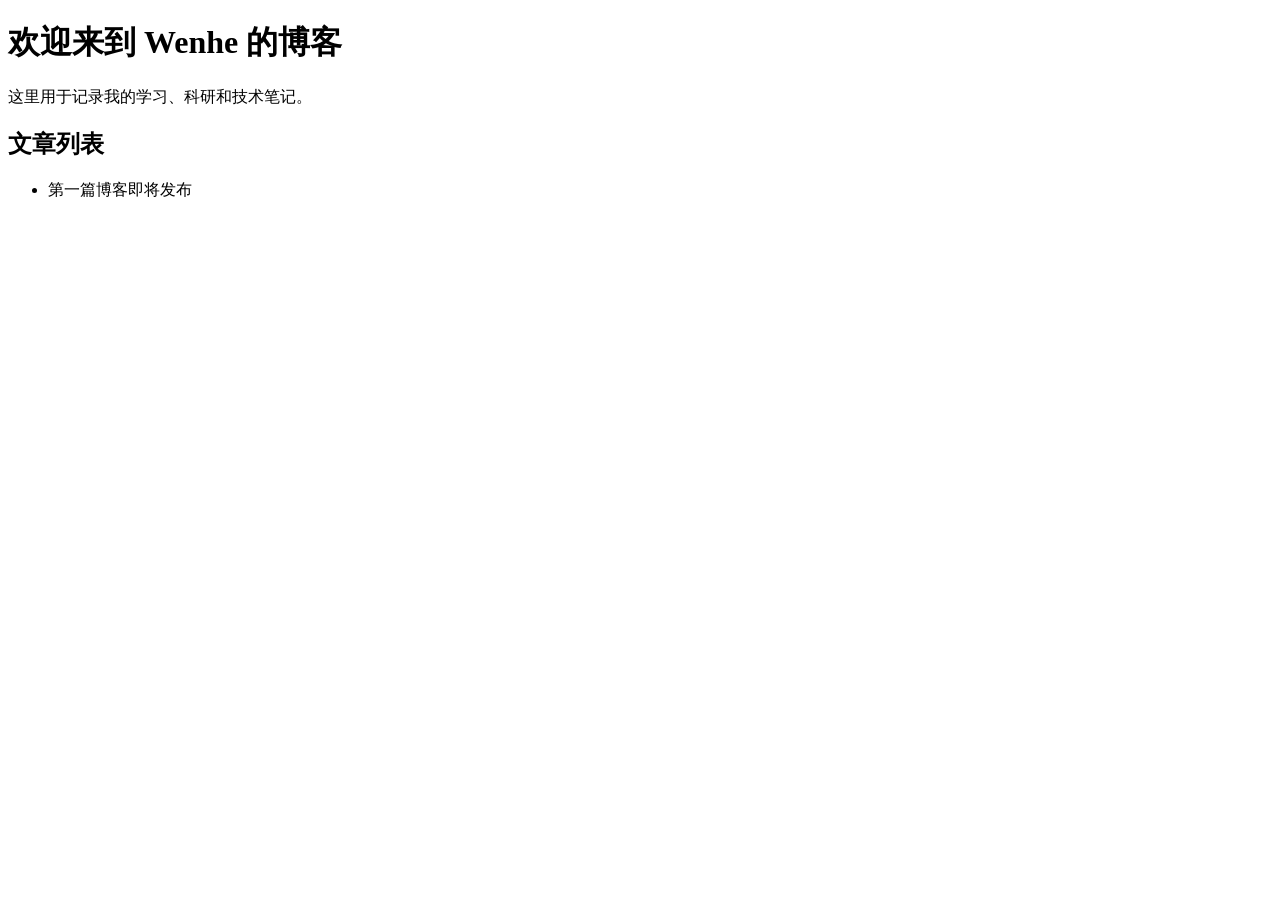
==== index.html @ e8e6d21b "Add initial HTML structure for Wenhe's blog" ====
<!DOCTYPE html>
<html lang="zh-CN">
<head>
    <meta charset="UTF-8">
    <meta name="viewport" content="width=device-width, initial-scale=1.0">
    <title>Wenhe 的博客</title>
</head>
<body>
    <h1>欢迎来到 Wenhe 的博客</h1>
    <p>这里用于记录我的学习、科研和技术笔记。</p>

    <h2>文章列表</h2>
    <ul>
        <li>第一篇博客即将发布</li>
    </ul>
</body>
</html>
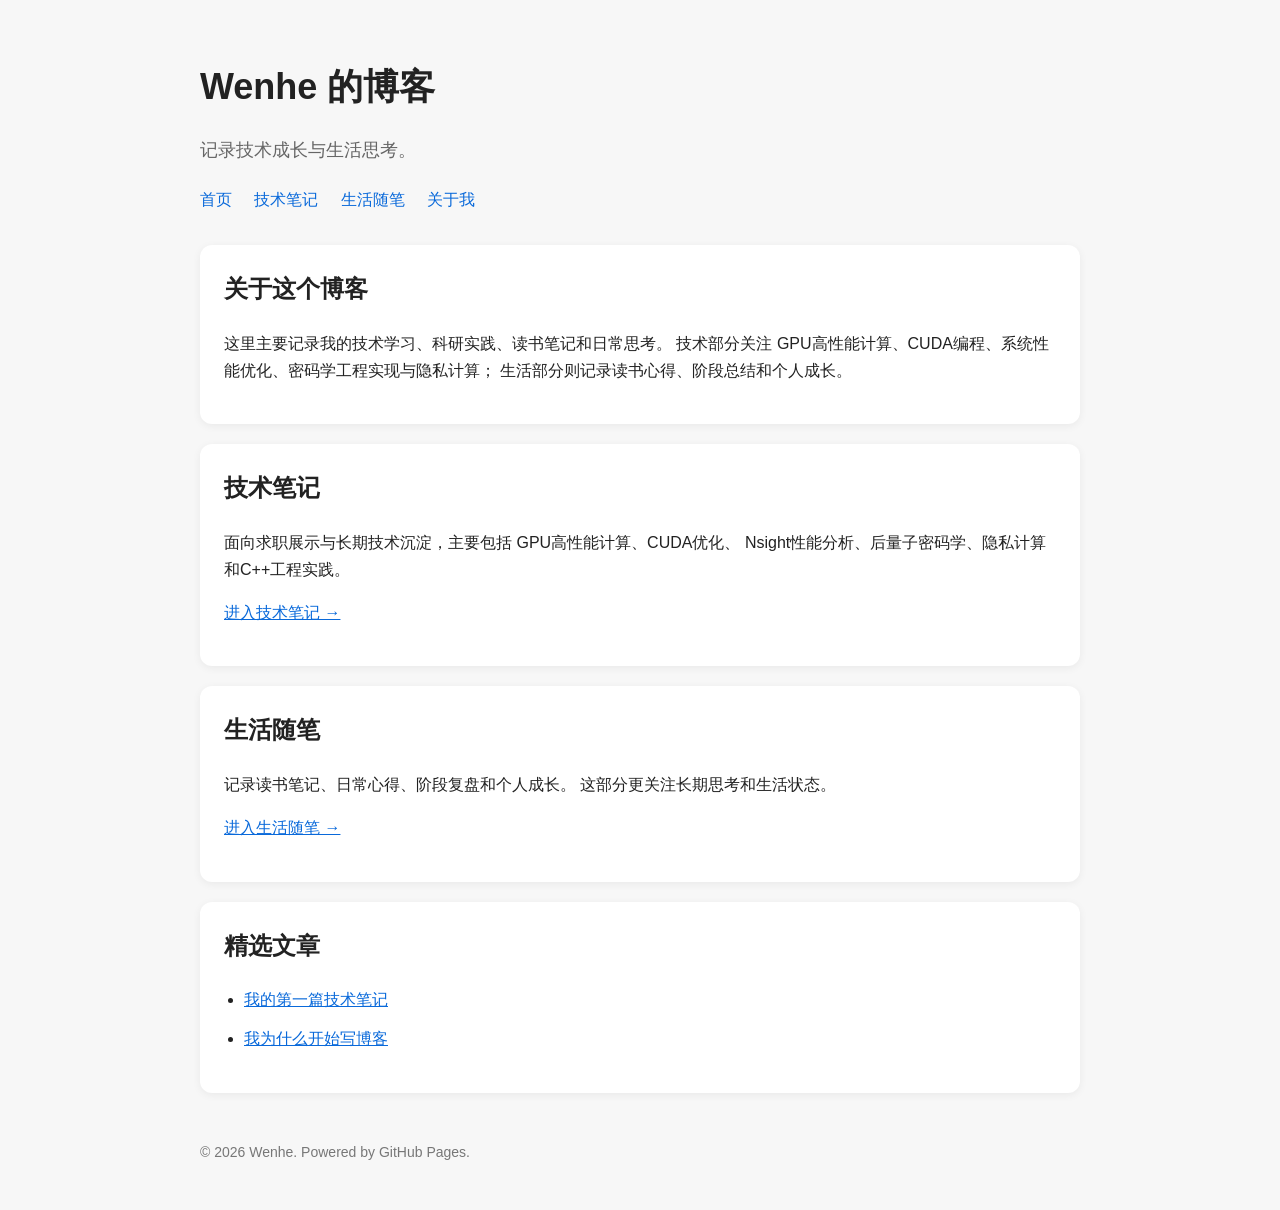
==== commit 8298954a: "Update index.html" ====
--- a/index.html
+++ b/index.html
@@ -4,14 +4,70 @@
     <meta charset="UTF-8">
     <meta name="viewport" content="width=device-width, initial-scale=1.0">
     <title>Wenhe 的博客</title>
+    <link rel="stylesheet" href="/assets/css/style.css">
 </head>
 <body>
-    <h1>欢迎来到 Wenhe 的博客</h1>
-    <p>这里用于记录我的学习、科研和技术笔记。</p>
+    <div class="container">
+        <header>
+            <h1 class="site-title">Wenhe 的博客</h1>
+            <p class="subtitle">记录技术成长与生活思考。</p>
 
-    <h2>文章列表</h2>
-    <ul>
-        <li>第一篇博客即将发布</li>
-    </ul>
+            <nav>
+                <a href="/">首页</a>
+                <a href="/tech.html">技术笔记</a>
+                <a href="/life.html">生活随笔</a>
+                <a href="/about.html">关于我</a>
+            </nav>
+        </header>
+
+        <main>
+            <section class="card">
+                <h2>关于这个博客</h2>
+                <p>
+                    这里主要记录我的技术学习、科研实践、读书笔记和日常思考。
+                    技术部分关注 GPU高性能计算、CUDA编程、系统性能优化、密码学工程实现与隐私计算；
+                    生活部分则记录读书心得、阶段总结和个人成长。
+                </p>
+            </section>
+
+            <section class="card">
+                <h2>技术笔记</h2>
+                <p>
+                    面向求职展示与长期技术沉淀，主要包括 GPU高性能计算、CUDA优化、
+                    Nsight性能分析、后量子密码学、隐私计算和C++工程实践。
+                </p>
+                <p><a href="/tech.html">进入技术笔记 →</a></p>
+            </section>
+
+            <section class="card">
+                <h2>生活随笔</h2>
+                <p>
+                    记录读书笔记、日常心得、阶段复盘和个人成长。
+                    这部分更关注长期思考和生活状态。
+                </p>
+                <p><a href="/life.html">进入生活随笔 →</a></p>
+            </section>
+
+            <section class="card">
+                <h2>精选文章</h2>
+                <ul class="article-list">
+                    <li>
+                        <a href="/posts/tech/2026-05-28-first-tech-note.html">
+                            我的第一篇技术笔记
+                        </a>
+                    </li>
+                    <li>
+                        <a href="/posts/life/2026-05-28-first-life-note.html">
+                            我为什么开始写博客
+                        </a>
+                    </li>
+                </ul>
+            </section>
+        </main>
+
+        <footer>
+            <p>© 2026 Wenhe. Powered by GitHub Pages.</p>
+        </footer>
+    </div>
 </body>
 </html>
--- a/assets/css/style.css
+++ b/assets/css/style.css
@@ -0,0 +1,71 @@
+body {
+    margin: 0;
+    font-family: -apple-system, BlinkMacSystemFont, "Segoe UI", "Microsoft YaHei", sans-serif;
+    line-height: 1.7;
+    color: #222;
+    background: #f7f7f7;
+}
+
+.container {
+    max-width: 880px;
+    margin: 0 auto;
+    padding: 32px 20px;
+}
+
+header {
+    margin-bottom: 32px;
+}
+
+.site-title {
+    font-size: 36px;
+    margin-bottom: 8px;
+}
+
+.subtitle {
+    color: #666;
+    font-size: 18px;
+}
+
+nav {
+    margin-top: 20px;
+}
+
+nav a {
+    margin-right: 18px;
+    color: #0969da;
+    text-decoration: none;
+}
+
+nav a:hover {
+    text-decoration: underline;
+}
+
+.card {
+    background: white;
+    border-radius: 12px;
+    padding: 24px;
+    margin-bottom: 20px;
+    box-shadow: 0 2px 8px rgba(0, 0, 0, 0.06);
+}
+
+.card h2 {
+    margin-top: 0;
+}
+
+.article-list {
+    padding-left: 20px;
+}
+
+.article-list li {
+    margin-bottom: 12px;
+}
+
+a {
+    color: #0969da;
+}
+
+footer {
+    margin-top: 48px;
+    color: #777;
+    font-size: 14px;
+}
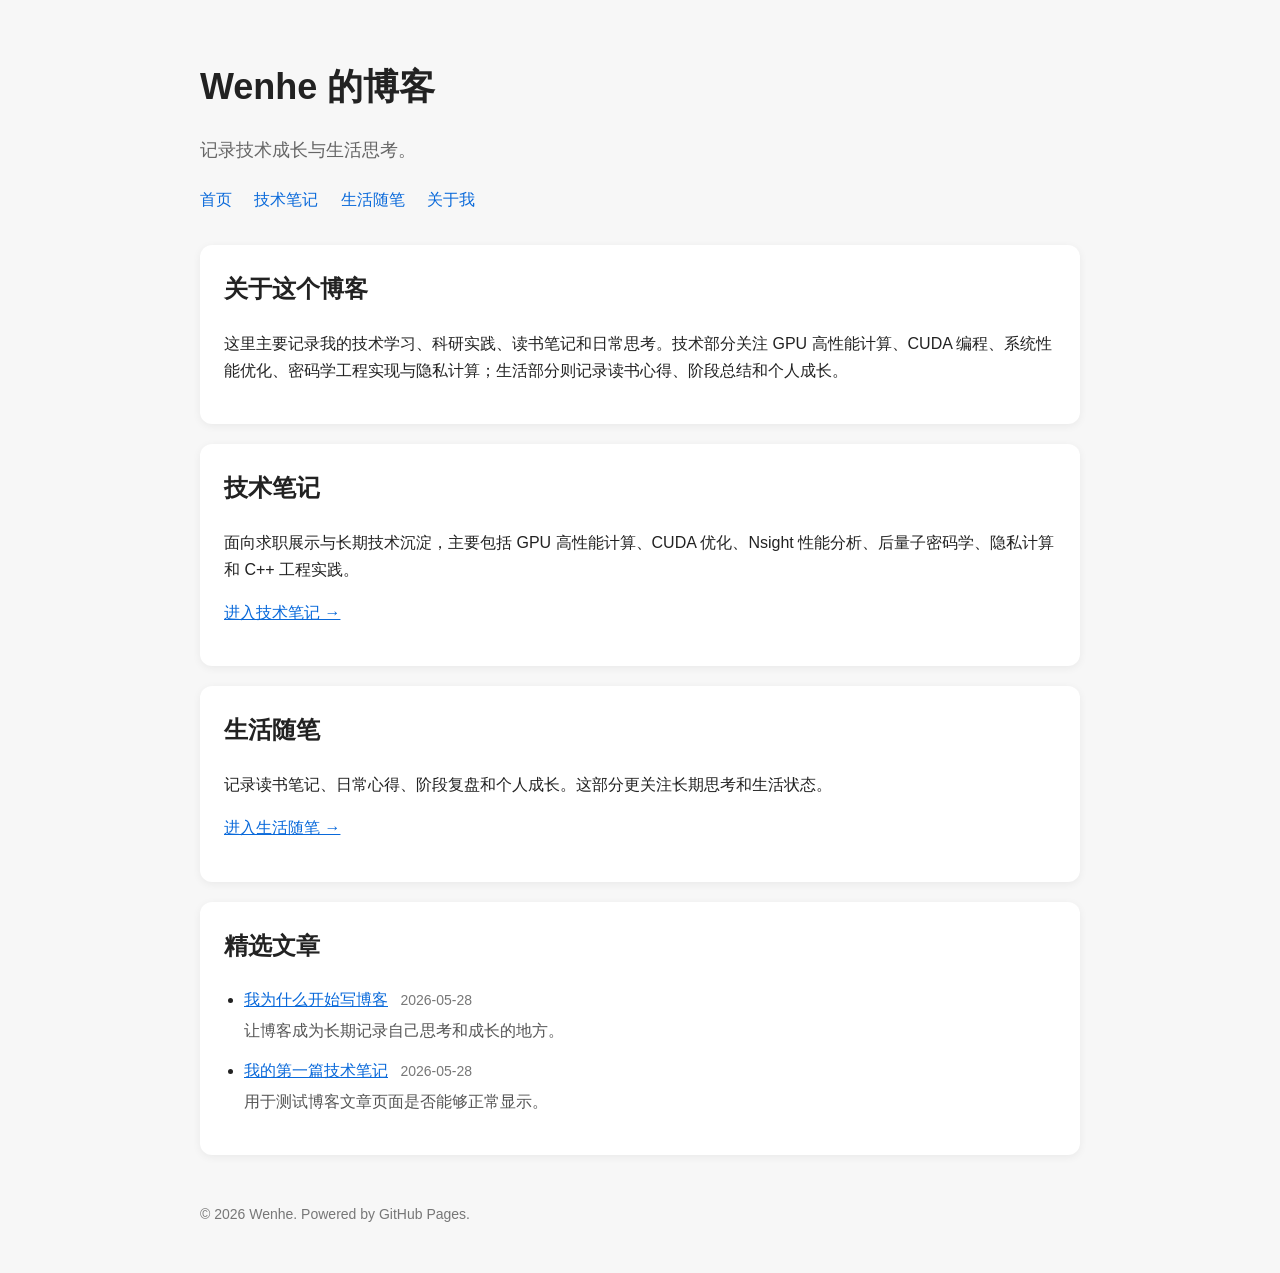
==== commit a50a969f: "build blog structure" ====
--- a/index.html
+++ b/index.html
@@ -4,6 +4,7 @@
     <meta charset="UTF-8">
     <meta name="viewport" content="width=device-width, initial-scale=1.0">
     <title>Wenhe 的博客</title>
+    <meta name="description" content="记录技术学习、科研实践、读书笔记和日常思考。">
     <link rel="stylesheet" href="/assets/css/style.css">
 </head>
 <body>
@@ -21,48 +22,39 @@
         </header>
 
         <main>
-            <section class="card">
-                <h2>关于这个博客</h2>
-                <p>
-                    这里主要记录我的技术学习、科研实践、读书笔记和日常思考。
-                    技术部分关注 GPU高性能计算、CUDA编程、系统性能优化、密码学工程实现与隐私计算；
-                    生活部分则记录读书心得、阶段总结和个人成长。
-                </p>
-            </section>
+<section class="card">
+<h2>关于这个博客</h2>
+<p>这里主要记录我的技术学习、科研实践、读书笔记和日常思考。技术部分关注 GPU 高性能计算、CUDA 编程、系统性能优化、密码学工程实现与隐私计算；生活部分则记录读书心得、阶段总结和个人成长。</p>
+</section>
 
-            <section class="card">
-                <h2>技术笔记</h2>
-                <p>
-                    面向求职展示与长期技术沉淀，主要包括 GPU高性能计算、CUDA优化、
-                    Nsight性能分析、后量子密码学、隐私计算和C++工程实践。
-                </p>
-                <p><a href="/tech.html">进入技术笔记 →</a></p>
-            </section>
+<section class="card">
+<h2>技术笔记</h2>
+<p>面向求职展示与长期技术沉淀，主要包括 GPU 高性能计算、CUDA 优化、Nsight 性能分析、后量子密码学、隐私计算和 C++ 工程实践。</p>
+<p><a href="/tech.html">进入技术笔记 →</a></p>
+</section>
 
-            <section class="card">
-                <h2>生活随笔</h2>
-                <p>
-                    记录读书笔记、日常心得、阶段复盘和个人成长。
-                    这部分更关注长期思考和生活状态。
-                </p>
-                <p><a href="/life.html">进入生活随笔 →</a></p>
-            </section>
+<section class="card">
+<h2>生活随笔</h2>
+<p>记录读书笔记、日常心得、阶段复盘和个人成长。这部分更关注长期思考和生活状态。</p>
+<p><a href="/life.html">进入生活随笔 →</a></p>
+</section>
 
-            <section class="card">
-                <h2>精选文章</h2>
-                <ul class="article-list">
-                    <li>
-                        <a href="/posts/tech/2026-05-28-first-tech-note.html">
-                            我的第一篇技术笔记
-                        </a>
-                    </li>
-                    <li>
-                        <a href="/posts/life/2026-05-28-first-life-note.html">
-                            我为什么开始写博客
-                        </a>
-                    </li>
-                </ul>
-            </section>
+<section class="card">
+    <h2>精选文章</h2>
+    <ul class="article-list">
+        <li>
+            <a href="/posts/life/2026-05-28-first-life-note.html">我为什么开始写博客</a>
+            <span class="article-date">2026-05-28</span>
+            <p class="article-summary">让博客成为长期记录自己思考和成长的地方。</p>
+        </li>
+        <li>
+            <a href="/posts/tech/2026-05-28-first-tech-note.html">我的第一篇技术笔记</a>
+            <span class="article-date">2026-05-28</span>
+            <p class="article-summary">用于测试博客文章页面是否能够正常显示。</p>
+        </li>
+    </ul>
+</section>
+
         </main>
 
         <footer>
--- a/assets/css/style.css
+++ b/assets/css/style.css
@@ -60,6 +60,21 @@
     margin-bottom: 12px;
 }
 
+.article-date,
+.post-meta {
+    color: #777;
+    font-size: 14px;
+}
+
+.article-date {
+    margin-left: 8px;
+}
+
+.article-summary {
+    margin: 4px 0 0;
+    color: #555;
+}
+
 a {
     color: #0969da;
 }
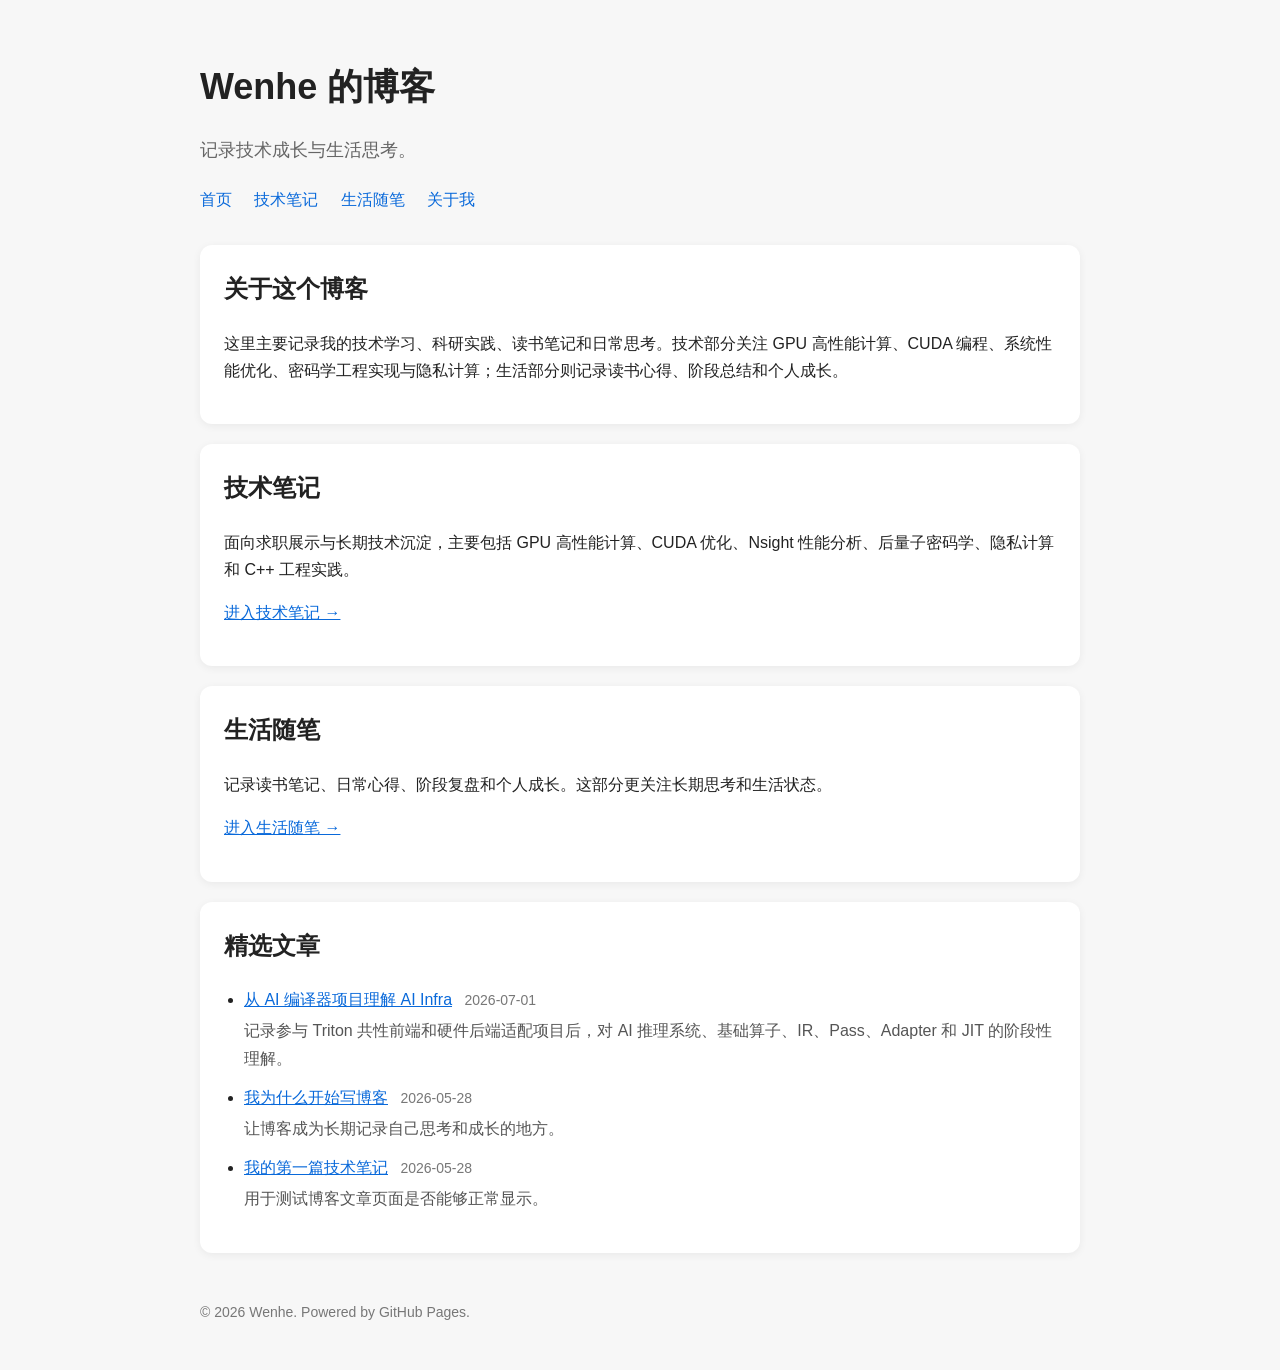
==== commit 2d90dd52: "Add AI infra compiler note" ====
--- a/index.html
+++ b/index.html
@@ -43,6 +43,11 @@
     <h2>精选文章</h2>
     <ul class="article-list">
         <li>
+            <a href="/posts/tech/2026-07-01-ai-infra-compiler-triton.html">从 AI 编译器项目理解 AI Infra</a>
+            <span class="article-date">2026-07-01</span>
+            <p class="article-summary">记录参与 Triton 共性前端和硬件后端适配项目后，对 AI 推理系统、基础算子、IR、Pass、Adapter 和 JIT 的阶段性理解。</p>
+        </li>
+        <li>
             <a href="/posts/life/2026-05-28-first-life-note.html">我为什么开始写博客</a>
             <span class="article-date">2026-05-28</span>
             <p class="article-summary">让博客成为长期记录自己思考和成长的地方。</p>
--- a/assets/css/style.css
+++ b/assets/css/style.css
@@ -79,6 +79,29 @@
     color: #0969da;
 }
 
+code {
+    background: #eef2f7;
+    border-radius: 4px;
+    font-family: "SFMono-Regular", Consolas, "Liberation Mono", monospace;
+    font-size: 0.95em;
+    padding: 2px 5px;
+}
+
+pre {
+    background: #f1f5f9;
+    border-radius: 8px;
+    line-height: 1.5;
+    overflow-x: auto;
+    padding: 16px;
+}
+
+pre code {
+    background: transparent;
+    border-radius: 0;
+    display: block;
+    padding: 0;
+}
+
 footer {
     margin-top: 48px;
     color: #777;
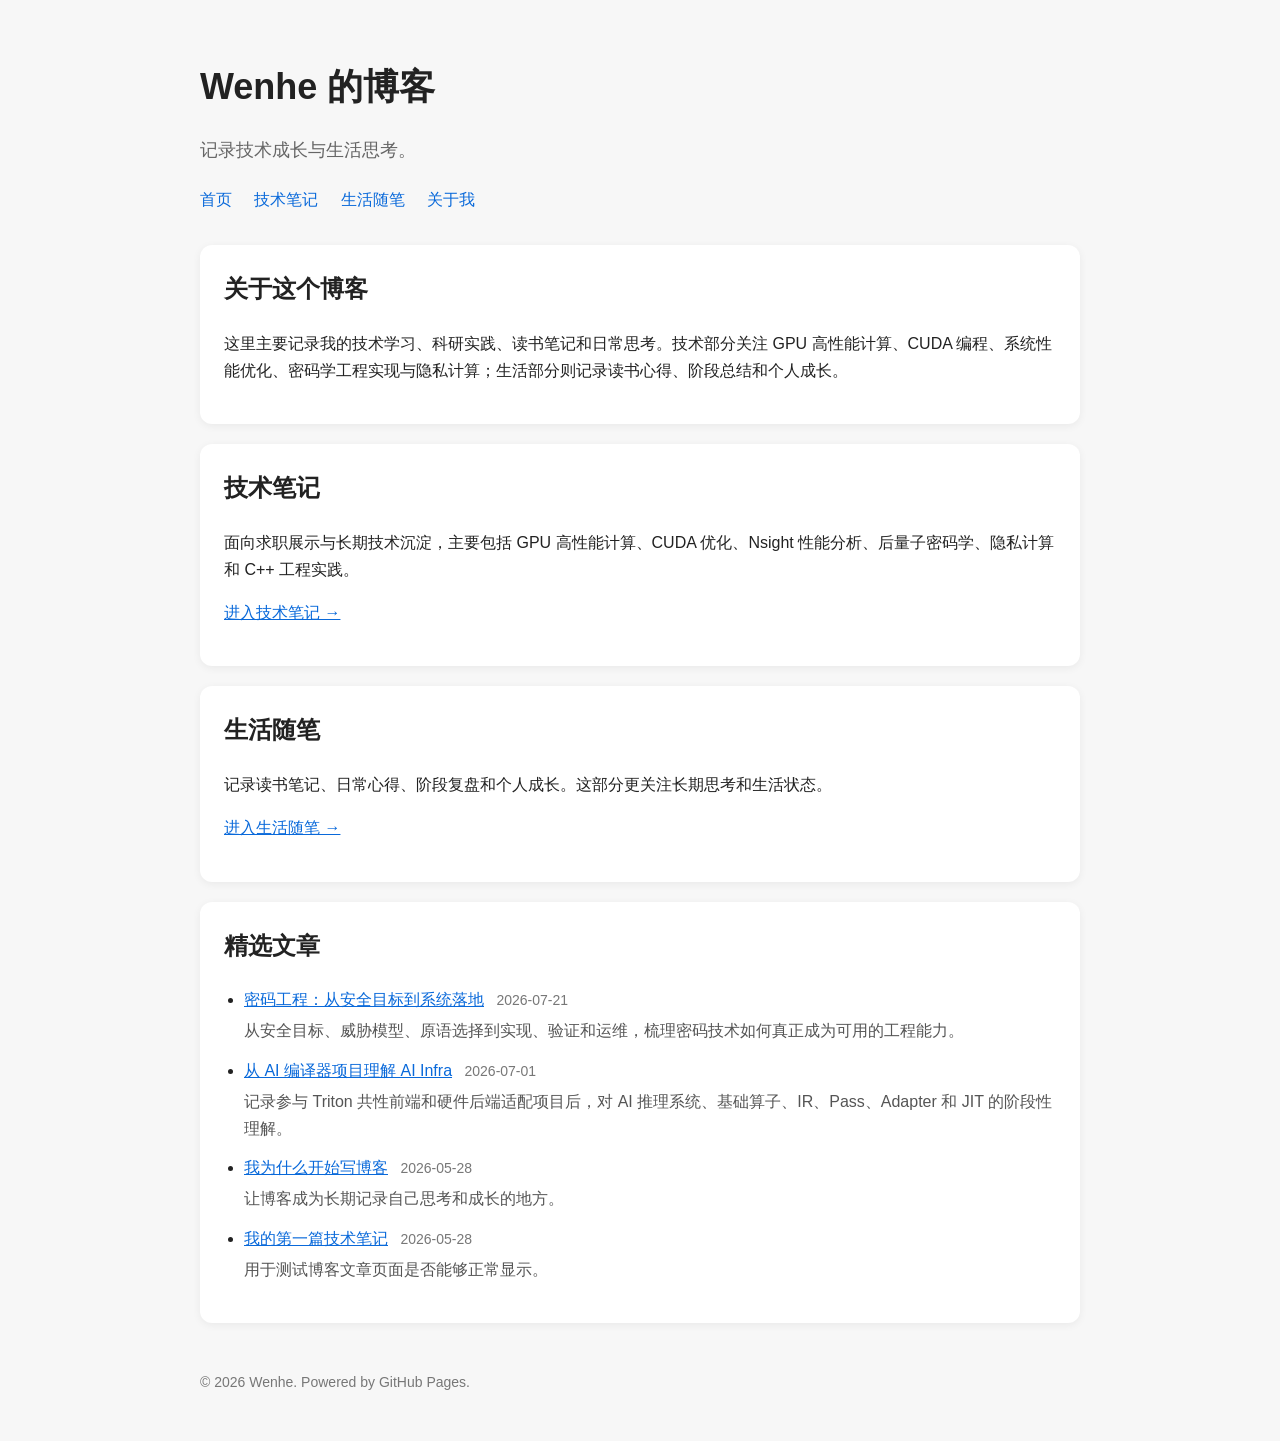
==== commit d56d43a0: "crypto base" ====
--- a/index.html
+++ b/index.html
@@ -43,6 +43,11 @@
     <h2>精选文章</h2>
     <ul class="article-list">
         <li>
+            <a href="/posts/tech/2026-07-21-cryptography-engineering-overview.html">密码工程：从安全目标到系统落地</a>
+            <span class="article-date">2026-07-21</span>
+            <p class="article-summary">从安全目标、威胁模型、原语选择到实现、验证和运维，梳理密码技术如何真正成为可用的工程能力。</p>
+        </li>
+        <li>
             <a href="/posts/tech/2026-07-01-ai-infra-compiler-triton.html">从 AI 编译器项目理解 AI Infra</a>
             <span class="article-date">2026-07-01</span>
             <p class="article-summary">记录参与 Triton 共性前端和硬件后端适配项目后，对 AI 推理系统、基础算子、IR、Pass、Adapter 和 JIT 的阶段性理解。</p>
--- a/assets/css/style.css
+++ b/assets/css/style.css
@@ -52,6 +52,72 @@
     margin-top: 0;
 }
 
+.card h3 {
+    font-size: 20px;
+    margin: 28px 0 8px;
+}
+
+.route-section {
+    margin-bottom: 24px;
+}
+
+.route-section h2 {
+    margin: 0 0 10px;
+}
+
+.route-intro {
+    color: #555;
+    margin: 0 0 18px;
+}
+
+.route-grid {
+    display: grid;
+    gap: 16px;
+    grid-template-columns: repeat(auto-fit, minmax(240px, 1fr));
+}
+
+.route-branch {
+    background: #fff;
+    border: 1px solid #d8dee8;
+    border-radius: 8px;
+    padding: 18px;
+}
+
+.route-branch h3 {
+    font-size: 18px;
+    margin: 0 0 8px;
+}
+
+.route-branch p {
+    color: #555;
+    margin: 0 0 12px;
+}
+
+.route-branch ul {
+    margin: 0;
+    padding-left: 20px;
+}
+
+.route-posts {
+    border-top: 1px solid #e5e7eb;
+    margin-top: 14px;
+    padding-top: 12px;
+}
+
+.route-posts h4 {
+    color: #444;
+    font-size: 15px;
+    margin: 0 0 8px;
+}
+
+.route-posts li {
+    margin-bottom: 8px;
+}
+
+.route-empty {
+    color: #777;
+}
+
 .article-list {
     padding-left: 20px;
 }
@@ -102,6 +168,63 @@
     padding: 0;
 }
 
+.post-figure {
+    margin: 28px 0;
+}
+
+.post-figure img {
+    background: #fff;
+    border: 1px solid #d8dee8;
+    border-radius: 8px;
+    display: block;
+    height: auto;
+    max-width: 100%;
+}
+
+.post-figure figcaption {
+    color: #666;
+    font-size: 14px;
+    margin-top: 8px;
+    text-align: center;
+}
+
+.table-wrap {
+    margin: 20px 0;
+    overflow-x: auto;
+}
+
+table {
+    border-collapse: collapse;
+    font-size: 15px;
+    min-width: 620px;
+    width: 100%;
+}
+
+th,
+td {
+    border: 1px solid #d8dee8;
+    padding: 10px 12px;
+    text-align: left;
+    vertical-align: top;
+}
+
+th {
+    background: #f1f5f9;
+    font-weight: 600;
+}
+
+tbody tr:nth-child(even) {
+    background: #fafcff;
+}
+
+.table-center {
+    text-align: center;
+}
+
+.table-right {
+    text-align: right;
+}
+
 footer {
     margin-top: 48px;
     color: #777;
